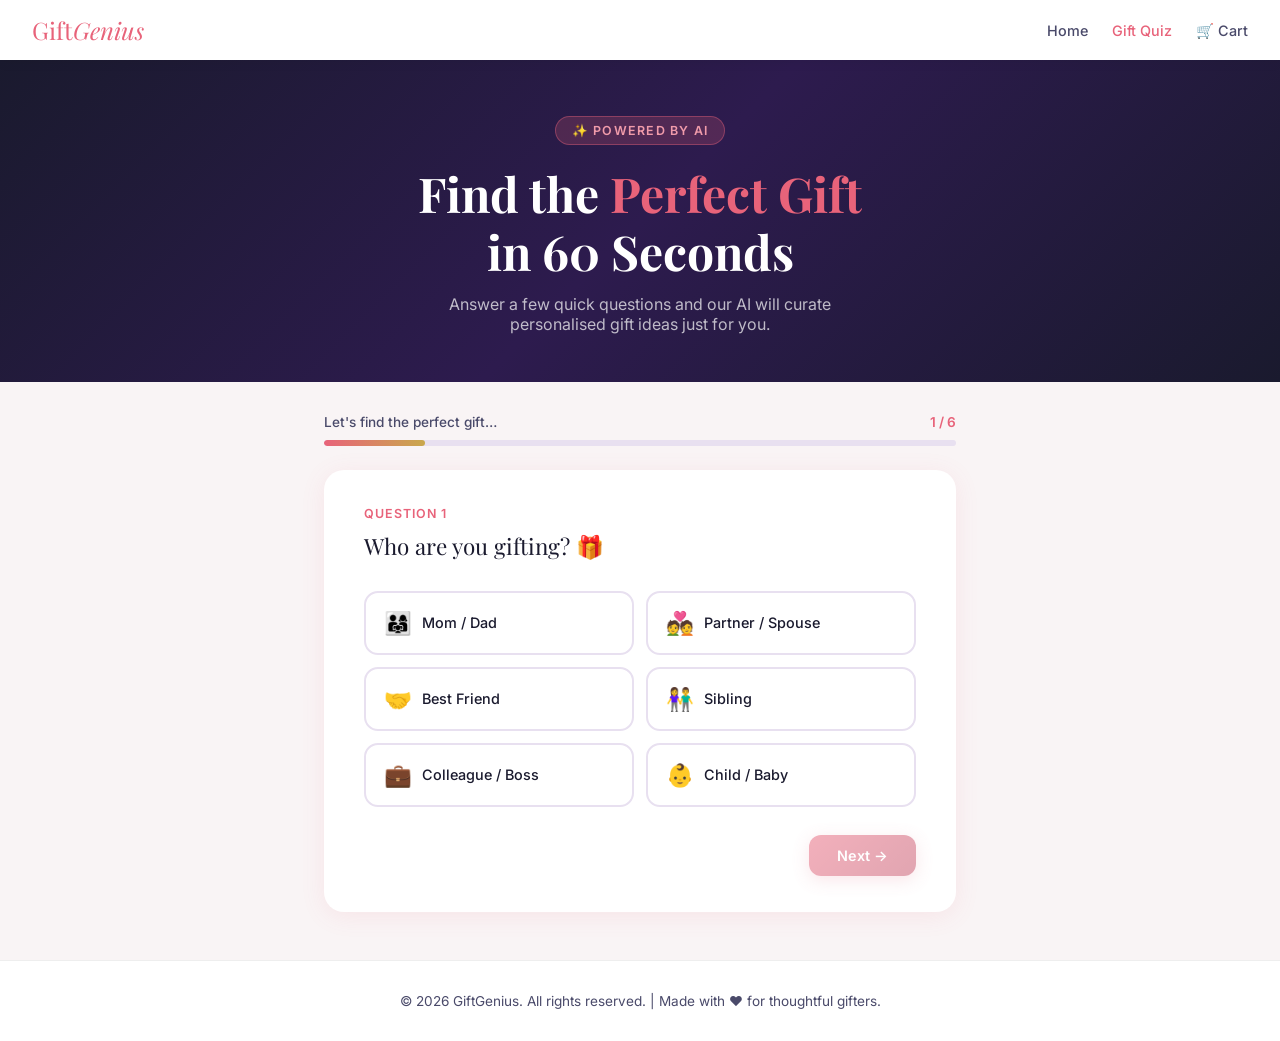
==== quiz.html @ 38d680e7 "Add files via upload" ====
<!DOCTYPE html>
<html lang="en">
<head>
  <meta charset="UTF-8" />
  <meta name="viewport" content="width=device-width, initial-scale=1.0"/>
  <title>AI Gift Quiz — GiftGenius</title>
  <link href="https://fonts.googleapis.com/css2?family=Playfair+Display:wght@500;700&family=Inter:wght@300;400;500;600&display=swap" rel="stylesheet"/>
  <style>
    :root {
      --rose: #e8637a;
      --rose-light: #fce8ec;
      --gold: #c9a84c;
      --dark: #1a1a2e;
      --mid: #4a4a6a;
      --light: #f9f4f5;
      --white: #ffffff;
      --shadow: 0 4px 24px rgba(232,99,122,0.10);
    }
    * { margin: 0; padding: 0; box-sizing: border-box; }
    body { font-family: 'Inter', sans-serif; background: var(--light); color: var(--dark); }

    /* NAV */
    nav {
      background: var(--white);
      padding: 14px 32px;
      display: flex;
      align-items: center;
      justify-content: space-between;
      box-shadow: 0 2px 12px rgba(0,0,0,0.06);
      position: sticky; top: 0; z-index: 100;
    }
    .nav-logo { font-family: 'Playfair Display', serif; font-size: 1.5rem; color: var(--rose); text-decoration: none; }
    .nav-links { display: flex; gap: 24px; list-style: none; }
    .nav-links a { text-decoration: none; color: var(--mid); font-size: 0.9rem; font-weight: 500; transition: color 0.2s; }
    .nav-links a:hover { color: var(--rose); }

    /* HERO */
    .hero {
      background: linear-gradient(135deg, #1a1a2e 0%, #2d1b4e 50%, #1a1a2e 100%);
      color: white;
      text-align: center;
      padding: 56px 24px 48px;
    }
    .hero-badge {
      display: inline-block;
      background: rgba(232,99,122,0.2);
      border: 1px solid rgba(232,99,122,0.4);
      color: #f09baa;
      font-size: 0.78rem;
      font-weight: 600;
      letter-spacing: 0.1em;
      text-transform: uppercase;
      padding: 6px 16px;
      border-radius: 20px;
      margin-bottom: 20px;
    }
    .hero h1 { font-family: 'Playfair Display', serif; font-size: clamp(2rem, 5vw, 3rem); line-height: 1.2; margin-bottom: 14px; }
    .hero h1 span { color: var(--rose); }
    .hero p { font-size: 1rem; color: rgba(255,255,255,0.7); max-width: 480px; margin: 0 auto; }

    /* PROGRESS BAR */
    .progress-wrap { max-width: 680px; margin: 0 auto; padding: 32px 24px 0; }
    .progress-header { display: flex; justify-content: space-between; align-items: center; margin-bottom: 10px; }
    .progress-label { font-size: 0.85rem; color: var(--mid); font-weight: 500; }
    .progress-step { font-size: 0.85rem; color: var(--rose); font-weight: 600; }
    .progress-bar { background: #e8e0f0; border-radius: 8px; height: 6px; overflow: hidden; }
    .progress-fill { height: 100%; background: linear-gradient(90deg, var(--rose), var(--gold)); border-radius: 8px; transition: width 0.4s ease; }

    /* QUIZ CONTAINER */
    .quiz-container { max-width: 680px; margin: 24px auto 48px; padding: 0 24px; }

    .question-card {
      background: var(--white);
      border-radius: 20px;
      padding: 36px 40px;
      box-shadow: var(--shadow);
      display: none;
      animation: fadeIn 0.35s ease;
    }
    .question-card.active { display: block; }
    @keyframes fadeIn { from { opacity: 0; transform: translateY(12px); } to { opacity: 1; transform: translateY(0); } }

    .q-number { font-size: 0.78rem; font-weight: 600; color: var(--rose); text-transform: uppercase; letter-spacing: 0.08em; margin-bottom: 10px; }
    .q-text { font-family: 'Playfair Display', serif; font-size: 1.4rem; color: var(--dark); margin-bottom: 28px; line-height: 1.4; }

    .options-grid { display: grid; grid-template-columns: 1fr 1fr; gap: 12px; }
    .option-btn {
      border: 2px solid #e8e0f0;
      background: var(--white);
      border-radius: 14px;
      padding: 16px 18px;
      text-align: left;
      cursor: pointer;
      font-family: 'Inter', sans-serif;
      font-size: 0.9rem;
      color: var(--dark);
      font-weight: 500;
      transition: all 0.2s;
      display: flex;
      align-items: center;
      gap: 10px;
    }
    .option-btn .opt-icon { font-size: 1.4rem; flex-shrink: 0; }
    .option-btn:hover { border-color: var(--rose); background: var(--rose-light); color: var(--rose); transform: translateY(-2px); }
    .option-btn.selected { border-color: var(--rose); background: var(--rose-light); color: var(--rose); }

    /* text input for budget / name */
    .text-input {
      width: 100%;
      padding: 14px 18px;
      border: 2px solid #e8e0f0;
      border-radius: 12px;
      font-family: 'Inter', sans-serif;
      font-size: 0.95rem;
      color: var(--dark);
      outline: none;
      transition: border-color 0.2s;
    }
    .text-input:focus { border-color: var(--rose); }

    .nav-btns { display: flex; gap: 12px; margin-top: 28px; justify-content: flex-end; }
    .btn-back {
      padding: 12px 24px;
      border: 2px solid #e8e0f0;
      background: white;
      border-radius: 12px;
      font-family: 'Inter', sans-serif;
      font-size: 0.9rem;
      font-weight: 600;
      color: var(--mid);
      cursor: pointer;
      transition: all 0.2s;
    }
    .btn-back:hover { border-color: var(--mid); }
    .btn-next {
      padding: 12px 28px;
      background: linear-gradient(135deg, var(--rose), #c44d65);
      border: none;
      border-radius: 12px;
      font-family: 'Inter', sans-serif;
      font-size: 0.9rem;
      font-weight: 600;
      color: white;
      cursor: pointer;
      transition: all 0.2s;
      box-shadow: 0 4px 16px rgba(232,99,122,0.3);
    }
    .btn-next:hover { transform: translateY(-2px); box-shadow: 0 6px 20px rgba(232,99,122,0.4); }
    .btn-next:disabled { opacity: 0.5; cursor: not-allowed; transform: none; }

    /* RESULT CARD */
    #result-section { display: none; }
    .result-header {
      text-align: center;
      padding: 36px 24px 24px;
      background: white;
      border-radius: 20px;
      box-shadow: var(--shadow);
      margin-bottom: 20px;
    }
    .result-header h2 { font-family: 'Playfair Display', serif; font-size: 1.8rem; color: var(--dark); margin-bottom: 8px; }
    .result-header p { color: var(--mid); font-size: 0.95rem; }

    .ai-response-box {
      background: white;
      border-radius: 20px;
      padding: 32px 36px;
      box-shadow: var(--shadow);
      position: relative;
    }
    .ai-badge {
      display: inline-flex;
      align-items: center;
      gap: 6px;
      background: linear-gradient(135deg, #1a1a2e, #2d1b4e);
      color: white;
      font-size: 0.75rem;
      font-weight: 600;
      padding: 5px 12px;
      border-radius: 20px;
      margin-bottom: 18px;
    }
    .ai-response-text {
      font-size: 0.95rem;
      color: var(--dark);
      line-height: 1.8;
      white-space: pre-wrap;
    }
    .typing-cursor { display: inline-block; width: 2px; height: 1em; background: var(--rose); margin-left: 2px; animation: blink 0.7s infinite; vertical-align: text-bottom; }
    @keyframes blink { 0%,100%{opacity:1} 50%{opacity:0} }

    .loading-dots { display: none; gap: 6px; justify-content: center; padding: 16px; }
    .loading-dots span {
      width: 10px; height: 10px; border-radius: 50%;
      background: var(--rose);
      animation: bounce 0.8s infinite;
    }
    .loading-dots span:nth-child(2) { animation-delay: 0.15s; }
    .loading-dots span:nth-child(3) { animation-delay: 0.3s; }
    @keyframes bounce { 0%,80%,100%{transform:scale(0.8);opacity:0.5} 40%{transform:scale(1.2);opacity:1} }

    .restart-btn {
      margin-top: 24px;
      width: 100%;
      padding: 14px;
      background: var(--rose-light);
      border: 2px solid var(--rose);
      color: var(--rose);
      border-radius: 12px;
      font-family: 'Inter', sans-serif;
      font-weight: 600;
      font-size: 0.95rem;
      cursor: pointer;
      transition: all 0.2s;
    }
    .restart-btn:hover { background: var(--rose); color: white; }

    .shop-btn {
      margin-top: 12px;
      width: 100%;
      padding: 14px;
      background: linear-gradient(135deg, var(--rose), #c44d65);
      border: none;
      color: white;
      border-radius: 12px;
      font-family: 'Inter', sans-serif;
      font-weight: 600;
      font-size: 0.95rem;
      cursor: pointer;
      transition: all 0.2s;
      box-shadow: 0 4px 16px rgba(232,99,122,0.3);
    }
    .shop-btn:hover { transform: translateY(-2px); }

    /* FOOTER */
    footer { text-align: center; padding: 32px 24px; color: var(--mid); font-size: 0.85rem; border-top: 1px solid #eee; background: white; }

    @media(max-width:580px){
      .question-card { padding: 24px 20px; }
      .options-grid { grid-template-columns: 1fr; }
      .ai-response-box { padding: 24px 20px; }
    }
  </style>
</head>
<body>

<nav>
  <a class="nav-logo" href="index.html">Gift<em>Genius</em></a>
  <ul class="nav-links">
    <li><a href="index.html">Home</a></li>
    <li><a href="quiz.html" style="color:var(--rose)">Gift Quiz</a></li>
    <li><a href="cart.html">🛒 Cart</a></li>
  </ul>
</nav>

<div class="hero">
  <div class="hero-badge">✨ Powered by AI</div>
  <h1>Find the <span>Perfect Gift</span><br>in 60 Seconds</h1>
  <p>Answer a few quick questions and our AI will curate personalised gift ideas just for you.</p>
</div>

<!-- PROGRESS -->
<div class="progress-wrap">
  <div class="progress-header">
    <span class="progress-label" id="progress-label">Let's find the perfect gift…</span>
    <span class="progress-step" id="step-counter">1 / 6</span>
  </div>
  <div class="progress-bar"><div class="progress-fill" id="progress-fill" style="width:16%"></div></div>
</div>

<!-- QUIZ -->
<div class="quiz-container">

  <!-- Q1 -->
  <div class="question-card active" id="q1">
    <div class="q-number">Question 1</div>
    <div class="q-text">Who are you gifting? 🎁</div>
    <div class="options-grid">
      <button class="option-btn" onclick="selectOption(this,'recipient','Mom / Dad')"><span class="opt-icon">👨‍👩‍👧</span> Mom / Dad</button>
      <button class="option-btn" onclick="selectOption(this,'recipient','Partner / Spouse')"><span class="opt-icon">💑</span> Partner / Spouse</button>
      <button class="option-btn" onclick="selectOption(this,'recipient','Best Friend')"><span class="opt-icon">🤝</span> Best Friend</button>
      <button class="option-btn" onclick="selectOption(this,'recipient','Sibling')"><span class="opt-icon">👫</span> Sibling</button>
      <button class="option-btn" onclick="selectOption(this,'recipient','Colleague / Boss')"><span class="opt-icon">💼</span> Colleague / Boss</button>
      <button class="option-btn" onclick="selectOption(this,'recipient','Child / Baby')"><span class="opt-icon">👶</span> Child / Baby</button>
    </div>
    <div class="nav-btns">
      <button class="btn-next" id="next1" onclick="nextQ(2)" disabled>Next →</button>
    </div>
  </div>

  <!-- Q2 -->
  <div class="question-card" id="q2">
    <div class="q-number">Question 2</div>
    <div class="q-text">What's the occasion? 🎉</div>
    <div class="options-grid">
      <button class="option-btn" onclick="selectOption(this,'occasion','Birthday')"><span class="opt-icon">🎂</span> Birthday</button>
      <button class="option-btn" onclick="selectOption(this,'occasion','Anniversary')"><span class="opt-icon">💍</span> Anniversary</button>
      <button class="option-btn" onclick="selectOption(this,'occasion','Festival / Diwali')"><span class="opt-icon">🪔</span> Festival / Diwali</button>
      <button class="option-btn" onclick="selectOption(this,'occasion','Wedding')"><span class="opt-icon">💒</span> Wedding</button>
      <button class="option-btn" onclick="selectOption(this,'occasion','Graduation')"><span class="opt-icon">🎓</span> Graduation</button>
      <button class="option-btn" onclick="selectOption(this,'occasion','Just Because')"><span class="opt-icon">💌</span> Just Because</button>
    </div>
    <div class="nav-btns">
      <button class="btn-back" onclick="prevQ(1)">← Back</button>
      <button class="btn-next" id="next2" onclick="nextQ(3)" disabled>Next →</button>
    </div>
  </div>

  <!-- Q3 -->
  <div class="question-card" id="q3">
    <div class="q-number">Question 3</div>
    <div class="q-text">What are their interests? 🌟</div>
    <div class="options-grid">
      <button class="option-btn" onclick="selectOption(this,'interest','Fashion & Style')"><span class="opt-icon">👗</span> Fashion & Style</button>
      <button class="option-btn" onclick="selectOption(this,'interest','Food & Cooking')"><span class="opt-icon">🍳</span> Food & Cooking</button>
      <button class="option-btn" onclick="selectOption(this,'interest','Travel & Adventure')"><span class="opt-icon">✈️</span> Travel & Adventure</button>
      <button class="option-btn" onclick="selectOption(this,'interest','Books & Learning')"><span class="opt-icon">📚</span> Books & Learning</button>
      <button class="option-btn" onclick="selectOption(this,'interest','Tech & Gadgets')"><span class="opt-icon">💻</span> Tech & Gadgets</button>
      <button class="option-btn" onclick="selectOption(this,'interest','Wellness & Self-Care')"><span class="opt-icon">🧘</span> Wellness & Self-Care</button>
    </div>
    <div class="nav-btns">
      <button class="btn-back" onclick="prevQ(2)">← Back</button>
      <button class="btn-next" id="next3" onclick="nextQ(4)" disabled>Next →</button>
    </div>
  </div>

  <!-- Q4 -->
  <div class="question-card" id="q4">
    <div class="q-number">Question 4</div>
    <div class="q-text">What's their vibe? ✨</div>
    <div class="options-grid">
      <button class="option-btn" onclick="selectOption(this,'vibe','Minimalist & Elegant')"><span class="opt-icon">🤍</span> Minimalist & Elegant</button>
      <button class="option-btn" onclick="selectOption(this,'vibe','Fun & Quirky')"><span class="opt-icon">🎨</span> Fun & Quirky</button>
      <button class="option-btn" onclick="selectOption(this,'vibe','Luxury & Premium')"><span class="opt-icon">💎</span> Luxury & Premium</button>
      <button class="option-btn" onclick="selectOption(this,'vibe','Eco-Friendly & Conscious')"><span class="opt-icon">🌿</span> Eco-Friendly & Conscious</button>
    </div>
    <div class="nav-btns">
      <button class="btn-back" onclick="prevQ(3)">← Back</button>
      <button class="btn-next" id="next4" onclick="nextQ(5)" disabled>Next →</button>
    </div>
  </div>

  <!-- Q5 -->
  <div class="question-card" id="q5">
    <div class="q-number">Question 5</div>
    <div class="q-text">What's your budget? 💰</div>
    <div class="options-grid">
      <button class="option-btn" onclick="selectOption(this,'budget','Under ₹500')"><span class="opt-icon">🪙</span> Under ₹500</button>
      <button class="option-btn" onclick="selectOption(this,'budget','₹500 – ₹1,500')"><span class="opt-icon">💵</span> ₹500 – ₹1,500</button>
      <button class="option-btn" onclick="selectOption(this,'budget','₹1,500 – ₹5,000')"><span class="opt-icon">💳</span> ₹1,500 – ₹5,000</button>
      <button class="option-btn" onclick="selectOption(this,'budget','₹5,000+')"><span class="opt-icon">💎</span> ₹5,000+</button>
    </div>
    <div class="nav-btns">
      <button class="btn-back" onclick="prevQ(4)">← Back</button>
      <button class="btn-next" id="next5" onclick="nextQ(6)" disabled>Next →</button>
    </div>
  </div>

  <!-- Q6 -->
  <div class="question-card" id="q6">
    <div class="q-number">Question 6</div>
    <div class="q-text">Any extra details? (optional) 💬</div>
    <textarea class="text-input" id="extra-details" rows="4" placeholder="e.g. She loves coffee, hates jewellery, recently started yoga…" oninput="answers.extra=this.value"></textarea>
    <div class="nav-btns">
      <button class="btn-back" onclick="prevQ(5)">← Back</button>
      <button class="btn-next" onclick="getAIRecommendation()">✨ Get Gift Ideas</button>
    </div>
  </div>

  <!-- RESULT -->
  <div id="result-section">
    <div class="result-header">
      <div style="font-size:2.5rem;margin-bottom:12px">🎁</div>
      <h2>Your Personalised Gift Ideas</h2>
      <p>Curated by AI especially for your loved one</p>
    </div>

    <div class="ai-response-box">
      <div class="ai-badge">✦ AI Recommendations</div>
      <div class="loading-dots" id="loading-dots">
        <span></span><span></span><span></span>
      </div>
      <div class="ai-response-text" id="ai-response-text"></div>
    </div>

    <button class="shop-btn" onclick="window.location.href='index.html#products'">🛍️ Shop These Gifts →</button>
    <button class="restart-btn" onclick="restartQuiz()">↺ Take Quiz Again</button>
  </div>

</div>

<footer>© 2026 GiftGenius. All rights reserved. | Made with ❤️ for thoughtful gifters.</footer>

<script>
  const answers = { recipient:'', occasion:'', interest:'', vibe:'', budget:'', extra:'' };
  const totalQ = 6;

  function selectOption(el, key, value) {
    answers[key] = value;
    // deselect siblings
    el.closest('.options-grid').querySelectorAll('.option-btn').forEach(b => b.classList.remove('selected'));
    el.classList.add('selected');
    // enable next button for this question
    const qNum = el.closest('.question-card').id.replace('q','');
    const nextBtn = document.getElementById('next'+qNum);
    if(nextBtn) nextBtn.disabled = false;
  }

  function nextQ(num) {
    document.querySelector('.question-card.active').classList.remove('active');
    document.getElementById('q'+num).classList.add('active');
    updateProgress(num);
  }

  function prevQ(num) {
    document.querySelector('.question-card.active').classList.remove('active');
    document.getElementById('q'+num).classList.add('active');
    updateProgress(num);
  }

  function updateProgress(num) {
    const pct = Math.round((num / totalQ) * 100);
    document.getElementById('progress-fill').style.width = pct + '%';
    document.getElementById('step-counter').textContent = num + ' / ' + totalQ;
    const labels = ['','Who are you gifting?','What occasion?','Their interests?','Their vibe?','Your budget?','Any extra details?'];
    document.getElementById('progress-label').textContent = labels[num] || '';
  }

  async function getAIRecommendation() {
    // hide all quiz, show result
    document.querySelector('.question-card.active').classList.remove('active');
    const resultSec = document.getElementById('result-section');
    resultSec.style.display = 'block';
    document.getElementById('progress-fill').style.width = '100%';
    document.getElementById('step-counter').textContent = '✓ Done';
    document.getElementById('progress-label').textContent = 'Generating your gift ideas…';

    const loadingDots = document.getElementById('loading-dots');
    const responseText = document.getElementById('ai-response-text');
    loadingDots.style.display = 'flex';
    responseText.textContent = '';

    const prompt = `You are GiftGenius, a warm and creative gift advisor for India.

A user has completed our gift quiz. Based on the details below, suggest 5 specific, thoughtful, and creative gift ideas. For each gift:
- Give it a name with emoji
- Short why it's perfect (1-2 lines)
- Estimated price in ₹ (within budget: ${answers.budget})

Quiz answers:
- Recipient: ${answers.recipient}
- Occasion: ${answers.occasion}
- Their interest: ${answers.interest}
- Their vibe: ${answers.vibe}
- Budget: ${answers.budget}
- Extra details: ${answers.extra || 'None provided'}

Format each gift like:
🎁 [Gift Name] — ₹[price]
[Why it's perfect]

End with a warm 1-line closing message.`;

    try {
      const response = await fetch('https://api.anthropic.com/v1/messages', {
        method: 'POST',
        headers: { 'Content-Type': 'application/json' },
        body: JSON.stringify({
          model: 'claude-sonnet-4-6',
          max_tokens: 1000,
          messages: [{ role: 'user', content: prompt }]
        })
      });

      const data = await response.json();
      loadingDots.style.display = 'none';

      if (data.content && data.content[0]) {
        const text = data.content[0].text;
        // Typewriter effect
        let i = 0;
        responseText.innerHTML = '<span class="typing-cursor"></span>';
        function typeNext() {
          if (i < text.length) {
            responseText.textContent = text.slice(0, i+1);
            i++;
            setTimeout(typeNext, 18);
          }
        }
        typeNext();
      } else {
        responseText.textContent = '⚠️ Could not get recommendations. Please try again.';
      }
    } catch(err) {
      loadingDots.style.display = 'none';
      responseText.textContent = '⚠️ Network error. Please check your connection and try again.';
    }
  }

  function restartQuiz() {
    Object.keys(answers).forEach(k => answers[k] = '');
    document.querySelectorAll('.option-btn').forEach(b => b.classList.remove('selected'));
    document.querySelectorAll('.btn-next[id]').forEach(b => b.disabled = true);
    document.getElementById('extra-details').value = '';
    document.getElementById('result-section').style.display = 'none';
    document.getElementById('q1').classList.add('active');
    updateProgress(1);
  }
</script>
</body>
</html>
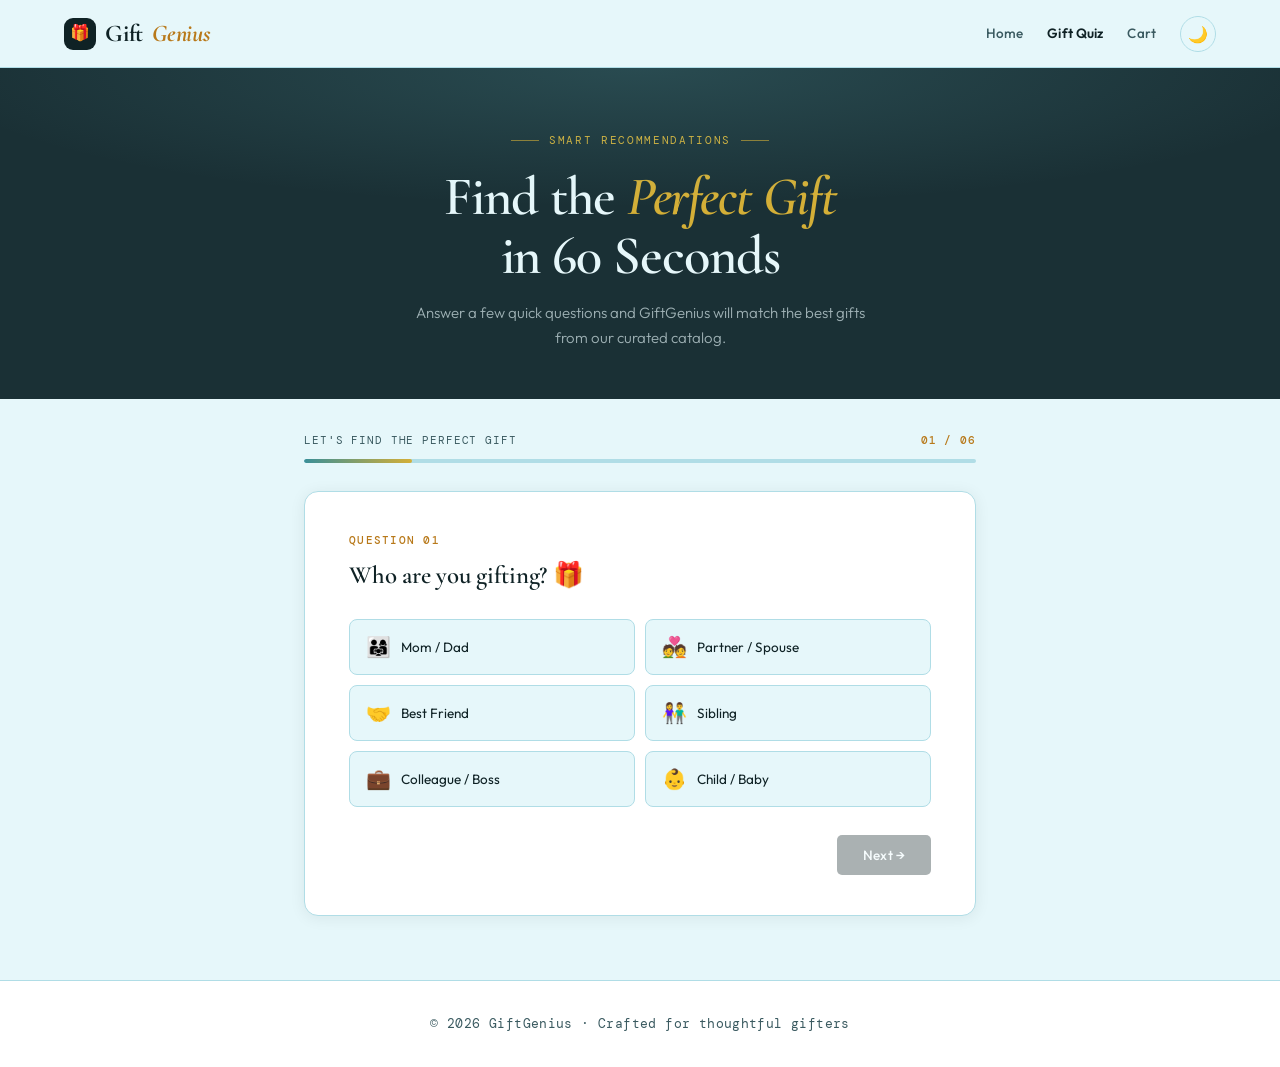
==== commit 28f6bcaa: "Update quiz.html" ====
--- a/quiz.html
+++ b/quiz.html
@@ -1,304 +1,575 @@
 <!DOCTYPE html>
-<html lang="en">
+<html lang="en" data-theme="light">
 <head>
-  <meta charset="UTF-8" />
+  <meta charset="UTF-8"/>
   <meta name="viewport" content="width=device-width, initial-scale=1.0"/>
   <title>AI Gift Quiz — GiftGenius</title>
-  <link href="https://fonts.googleapis.com/css2?family=Playfair+Display:wght@500;700&family=Inter:wght@300;400;500;600&display=swap" rel="stylesheet"/>
+  <link href="https://fonts.googleapis.com/css2?family=Cormorant+Garamond:ital,wght@0,400;0,600;0,700;1,400;1,600&family=Outfit:wght@300;400;500;600&family=DM+Mono:wght@400;500&display=swap" rel="stylesheet"/>
   <style>
+    /* ── Design tokens — exact copy from homepage styles.css ── */
     :root {
-      --rose: #e8637a;
-      --rose-light: #fce8ec;
-      --gold: #c9a84c;
-      --dark: #1a1a2e;
-      --mid: #4a4a6a;
-      --light: #f9f4f5;
-      --white: #ffffff;
-      --shadow: 0 4px 24px rgba(232,99,122,0.10);
-    }
-    * { margin: 0; padding: 0; box-sizing: border-box; }
-    body { font-family: 'Inter', sans-serif; background: var(--light); color: var(--dark); }
-
-    /* NAV */
-    nav {
-      background: var(--white);
-      padding: 14px 32px;
-      display: flex;
-      align-items: center;
-      justify-content: space-between;
-      box-shadow: 0 2px 12px rgba(0,0,0,0.06);
-      position: sticky; top: 0; z-index: 100;
-    }
-    .nav-logo { font-family: 'Playfair Display', serif; font-size: 1.5rem; color: var(--rose); text-decoration: none; }
-    .nav-links { display: flex; gap: 24px; list-style: none; }
-    .nav-links a { text-decoration: none; color: var(--mid); font-size: 0.9rem; font-weight: 500; transition: color 0.2s; }
-    .nav-links a:hover { color: var(--rose); }
-
-    /* HERO */
-    .hero {
-      background: linear-gradient(135deg, #1a1a2e 0%, #2d1b4e 50%, #1a1a2e 100%);
-      color: white;
+      --cream:       #E6F7FA;
+      --cream-dark:  #D0EFF5;
+      --parchment:   #C5E8F0;
+      --gold:        #B8791A;
+      --gold-light:  #D4AF37;
+      --gold-pale:   #FDF5E8;
+      --gold-dim:    rgba(212,175,55,0.12);
+      --ink:         #0F2225;
+      --charcoal:    #1A3035;
+      --warm-mid:    #3A5A60;
+      --warm-light:  #6A8A90;
+      --border:      rgba(110,198,207,0.35);
+      --border-soft: #B0DDE6;
+      --white:       #FFFFFF;
+      --danger:      #B83232;
+      --success:     #1A7A5E;
+      --teal:        #6EC6CF;
+      --teal-dark:   #3A8F98;
+      --teal-pale:   rgba(110,198,207,0.12);
+      --orange-acc:  #FFA726;
+      --font-serif:  'Cormorant Garamond', Georgia, serif;
+      --font-sans:   'Outfit', sans-serif;
+      --font-mono:   'DM Mono', monospace;
+      --radius:      14px;
+      --radius-sm:   8px;
+      --radius-xs:   5px;
+      --shadow-sm:   0 2px 16px rgba(26,22,18,0.07);
+      --shadow-md:   0 8px 36px rgba(26,22,18,0.12);
+      --trans:       0.28s cubic-bezier(.4,0,.2,1);
+      --bg:          var(--cream);
+      --surface:     var(--white);
+      --text:        var(--ink);
+      --text-muted:  var(--warm-mid);
+      --header-bg:   rgba(230,247,250,0.95);
+    }
+    [data-theme="dark"] {
+      --bg:          #0F1A1C;
+      --cream:       #e6f7fa;
+      --cream-dark:  #162428;
+      --parchment:   #1E2A2D;
+      --surface:     #1E2A2D;
+      --white:       #1E2A2D;
+      --text:        #F5F5F5;
+      --ink:         #F5F5F5;
+      --text-muted:  #8AABB0;
+      --warm-mid:    #8AABB0;
+      --charcoal:    #243035;
+      --border-soft: #263840;
+      --border:      rgba(110,198,207,0.25);
+      --gold-pale:   rgba(212,175,55,0.1);
+      --teal:        #4FB3BF;
+      --teal-pale:   rgba(79,179,191,0.12);
+      --header-bg:   rgba(15,26,28,0.97);
+      --shadow-sm:   0 2px 16px rgba(0,0,0,0.4);
+      --shadow-md:   0 8px 36px rgba(0,0,0,0.5);
+    }
+
+    *, *::before, *::after { box-sizing: border-box; margin: 0; padding: 0; }
+    html { scroll-behavior: smooth; }
+    body { font-family: var(--font-sans); background: var(--bg); color: var(--text); font-size: 15px; line-height: 1.65; transition: background 0.3s, color 0.3s; }
+    img { display: block; max-width: 100%; }
+    ul { list-style: none; }
+    button { font-family: var(--font-sans); cursor: pointer; }
+
+    /* ── HEADER — matches homepage exactly ── */
+    .site-header {
+      position: sticky; top: 0; z-index: 200;
+      background: var(--header-bg);
+      backdrop-filter: blur(16px);
+      border-bottom: 1px solid var(--border-soft);
+      padding: 0 5%;
+      height: 68px;
+      display: flex; align-items: center; justify-content: space-between; gap: 16px;
+      transition: background 0.3s;
+    }
+    .logo {
+      font-family: var(--font-serif);
+      font-size: 24px; font-weight: 700;
+      color: var(--text); text-decoration: none;
+      display: flex; align-items: center; gap: 9px;
+      letter-spacing: -0.01em;
+    }
+    .logo-mark {
+      width: 32px; height: 32px;
+      background: var(--ink); border-radius: 9px;
+      display: flex; align-items: center; justify-content: center;
+      font-size: 16px;
+    }
+    [data-theme="dark"] .logo-mark { background: var(--parchment); }
+    .logo em { font-style: italic; color: var(--gold); }
+    .header-nav { display: flex; align-items: center; gap: 24px; }
+    .header-nav a {
+      font-size: 13.5px; font-weight: 500;
+      color: var(--text-muted); text-decoration: none;
+      letter-spacing: 0.01em;
+      transition: color var(--trans);
+    }
+    .header-nav a:hover { color: var(--gold); }
+    .header-nav a.active { color: var(--text); font-weight: 600; }
+    .theme-btn {
+      width: 36px; height: 36px; border-radius: 50%;
+      border: 1.5px solid var(--border-soft);
+      background: transparent; font-size: 16px;
+      display: flex; align-items: center; justify-content: center;
+      transition: var(--trans); color: var(--text);
+    }
+    .theme-btn:hover { border-color: var(--gold); background: var(--gold-dim); }
+
+    /* ── PAGE HERO — matches homepage eyebrow pattern ── */
+    .quiz-hero {
+      background: var(--charcoal);
+      padding: 56px 5% 48px;
       text-align: center;
-      padding: 56px 24px 48px;
-    }
-    .hero-badge {
-      display: inline-block;
-      background: rgba(232,99,122,0.2);
-      border: 1px solid rgba(232,99,122,0.4);
-      color: #f09baa;
-      font-size: 0.78rem;
-      font-weight: 600;
-      letter-spacing: 0.1em;
-      text-transform: uppercase;
-      padding: 6px 16px;
-      border-radius: 20px;
-      margin-bottom: 20px;
-    }
-    .hero h1 { font-family: 'Playfair Display', serif; font-size: clamp(2rem, 5vw, 3rem); line-height: 1.2; margin-bottom: 14px; }
-    .hero h1 span { color: var(--rose); }
-    .hero p { font-size: 1rem; color: rgba(255,255,255,0.7); max-width: 480px; margin: 0 auto; }
-
-    /* PROGRESS BAR */
-    .progress-wrap { max-width: 680px; margin: 0 auto; padding: 32px 24px 0; }
-    .progress-header { display: flex; justify-content: space-between; align-items: center; margin-bottom: 10px; }
-    .progress-label { font-size: 0.85rem; color: var(--mid); font-weight: 500; }
-    .progress-step { font-size: 0.85rem; color: var(--rose); font-weight: 600; }
-    .progress-bar { background: #e8e0f0; border-radius: 8px; height: 6px; overflow: hidden; }
-    .progress-fill { height: 100%; background: linear-gradient(90deg, var(--rose), var(--gold)); border-radius: 8px; transition: width 0.4s ease; }
-
-    /* QUIZ CONTAINER */
-    .quiz-container { max-width: 680px; margin: 24px auto 48px; padding: 0 24px; }
+      position: relative;
+      overflow: hidden;
+    }
+    .quiz-hero::before {
+      content: '';
+      position: absolute; inset: 0;
+      background: radial-gradient(ellipse 80% 60% at 50% 0%, rgba(110,198,207,0.18) 0%, transparent 70%);
+      pointer-events: none;
+    }
+    .quiz-eyebrow {
+      display: inline-flex; align-items: center; gap: 10px;
+      font-family: var(--font-mono);
+      font-size: 11px; letter-spacing: 0.15em;
+      color: var(--gold-light); text-transform: uppercase;
+      margin-bottom: 18px;
+    }
+    .eyebrow-line { width: 28px; height: 1px; background: var(--gold-light); opacity: 0.6; }
+    .quiz-hero h1 {
+      font-family: var(--font-serif);
+      font-size: clamp(2.2rem, 5vw, 3.4rem);
+      font-weight: 600; line-height: 1.1;
+      letter-spacing: -0.02em;
+      color: var(--cream); margin-bottom: 14px;
+    }
+    .quiz-hero h1 em { font-style: italic; color: var(--gold-light); }
+    .quiz-hero p {
+      font-size: 15px; color: rgba(230,247,250,0.65);
+      max-width: 460px; margin: 0 auto;
+      font-weight: 300;
+    }
+
+    /* ── PROGRESS ── */
+    .progress-wrap {
+      max-width: 720px; margin: 0 auto;
+      padding: 32px 24px 0;
+    }
+    .progress-header {
+      display: flex; justify-content: space-between; align-items: center;
+      margin-bottom: 10px;
+    }
+    .progress-label {
+      font-family: var(--font-mono);
+      font-size: 11px; letter-spacing: 0.08em;
+      text-transform: uppercase; color: var(--text-muted);
+    }
+    .progress-step {
+      font-family: var(--font-mono);
+      font-size: 11px; letter-spacing: 0.08em;
+      color: var(--gold); font-weight: 500;
+    }
+    .progress-bar {
+      background: var(--border-soft);
+      border-radius: 99px; height: 4px; overflow: hidden;
+    }
+    .progress-fill {
+      height: 100%;
+      background: linear-gradient(90deg, var(--teal-dark), var(--gold-light));
+      border-radius: 99px;
+      transition: width 0.4s var(--trans);
+    }
+
+    /* ── QUIZ CONTAINER ── */
+    .quiz-container { max-width: 720px; margin: 28px auto 64px; padding: 0 24px; }
 
     .question-card {
-      background: var(--white);
-      border-radius: 20px;
-      padding: 36px 40px;
-      box-shadow: var(--shadow);
+      background: var(--surface);
+      border: 1px solid var(--border-soft);
+      border-radius: var(--radius);
+      padding: 40px 44px;
+      box-shadow: var(--shadow-sm);
       display: none;
-      animation: fadeIn 0.35s ease;
+      animation: qFadeIn 0.32s ease;
     }
     .question-card.active { display: block; }
-    @keyframes fadeIn { from { opacity: 0; transform: translateY(12px); } to { opacity: 1; transform: translateY(0); } }
-
-    .q-number { font-size: 0.78rem; font-weight: 600; color: var(--rose); text-transform: uppercase; letter-spacing: 0.08em; margin-bottom: 10px; }
-    .q-text { font-family: 'Playfair Display', serif; font-size: 1.4rem; color: var(--dark); margin-bottom: 28px; line-height: 1.4; }
-
-    .options-grid { display: grid; grid-template-columns: 1fr 1fr; gap: 12px; }
+    @keyframes qFadeIn { from { opacity:0; transform:translateY(10px); } to { opacity:1; transform:translateY(0); } }
+
+    .q-number {
+      font-family: var(--font-mono);
+      font-size: 10.5px; font-weight: 500;
+      letter-spacing: 0.12em; text-transform: uppercase;
+      color: var(--gold); margin-bottom: 10px;
+    }
+    .q-text {
+      font-family: var(--font-serif);
+      font-size: 1.55rem; font-weight: 600;
+      letter-spacing: -0.01em;
+      color: var(--text); margin-bottom: 28px; line-height: 1.3;
+    }
+
+    /* ── OPTION BUTTONS ── */
+    .options-grid { display: grid; grid-template-columns: 1fr 1fr; gap: 10px; }
     .option-btn {
-      border: 2px solid #e8e0f0;
-      background: var(--white);
-      border-radius: 14px;
-      padding: 16px 18px;
-      text-align: left;
-      cursor: pointer;
-      font-family: 'Inter', sans-serif;
-      font-size: 0.9rem;
-      color: var(--dark);
+      border: 1.5px solid var(--border-soft);
+      background: var(--bg);
+      border-radius: var(--radius-sm);
+      padding: 14px 16px;
+      text-align: left; cursor: pointer;
+      font-family: var(--font-sans);
+      font-size: 13.5px; color: var(--text);
+      font-weight: 400;
+      transition: all var(--trans);
+      display: flex; align-items: center; gap: 10px;
+      line-height: 1.3;
+    }
+    .opt-icon { font-size: 1.25rem; flex-shrink: 0; }
+    .option-btn:hover {
+      border-color: var(--teal);
+      background: var(--teal-pale);
+      color: var(--teal-dark);
+      transform: translateY(-2px);
+      box-shadow: var(--shadow-sm);
+    }
+    [data-theme="dark"] .option-btn:hover { color: var(--teal); }
+    .option-btn.selected {
+      border-color: var(--gold);
+      background: var(--gold-dim);
+      color: var(--gold);
       font-weight: 500;
-      transition: all 0.2s;
-      display: flex;
-      align-items: center;
-      gap: 10px;
-    }
-    .option-btn .opt-icon { font-size: 1.4rem; flex-shrink: 0; }
-    .option-btn:hover { border-color: var(--rose); background: var(--rose-light); color: var(--rose); transform: translateY(-2px); }
-    .option-btn.selected { border-color: var(--rose); background: var(--rose-light); color: var(--rose); }
-
-    /* text input for budget / name */
+      box-shadow: 0 0 0 1px var(--gold);
+    }
+    [data-theme="dark"] .option-btn.selected { color: var(--gold-light); }
+
+    /* ── TEXTAREA ── */
     .text-input {
       width: 100%;
       padding: 14px 18px;
-      border: 2px solid #e8e0f0;
-      border-radius: 12px;
-      font-family: 'Inter', sans-serif;
-      font-size: 0.95rem;
-      color: var(--dark);
-      outline: none;
-      transition: border-color 0.2s;
-    }
-    .text-input:focus { border-color: var(--rose); }
-
-    .nav-btns { display: flex; gap: 12px; margin-top: 28px; justify-content: flex-end; }
+      border: 1.5px solid var(--border-soft);
+      border-radius: var(--radius-sm);
+      background: var(--bg);
+      font-family: var(--font-sans);
+      font-size: 14px; color: var(--text);
+      outline: none; resize: vertical;
+      transition: border-color var(--trans);
+      line-height: 1.6;
+    }
+    .text-input:focus { border-color: var(--teal); }
+    .text-input::placeholder { color: var(--text-muted); }
+
+    /* ── NAV BUTTONS ── */
+    .nav-btns { display: flex; gap: 10px; margin-top: 28px; justify-content: flex-end; }
     .btn-back {
-      padding: 12px 24px;
-      border: 2px solid #e8e0f0;
-      background: white;
-      border-radius: 12px;
-      font-family: 'Inter', sans-serif;
-      font-size: 0.9rem;
-      font-weight: 600;
-      color: var(--mid);
+      padding: 11px 22px;
+      border: 1.5px solid var(--border-soft);
+      background: transparent;
+      border-radius: var(--radius-xs);
+      font-size: 13.5px; font-weight: 500;
+      color: var(--text-muted); cursor: pointer;
+      transition: all var(--trans);
+    }
+    .btn-back:hover { border-color: var(--text-muted); color: var(--text); }
+    .btn-next {
+      padding: 11px 26px;
+      background: var(--ink);
+      color: var(--cream);
+      border: none;
+      border-radius: var(--radius-xs);
+      font-size: 13.5px; font-weight: 500;
+      letter-spacing: 0.01em;
       cursor: pointer;
-      transition: all 0.2s;
-    }
-    .btn-back:hover { border-color: var(--mid); }
-    .btn-next {
-      padding: 12px 28px;
-      background: linear-gradient(135deg, var(--rose), #c44d65);
-      border: none;
-      border-radius: 12px;
-      font-family: 'Inter', sans-serif;
-      font-size: 0.9rem;
-      font-weight: 600;
-      color: white;
-      cursor: pointer;
-      transition: all 0.2s;
-      box-shadow: 0 4px 16px rgba(232,99,122,0.3);
-    }
-    .btn-next:hover { transform: translateY(-2px); box-shadow: 0 6px 20px rgba(232,99,122,0.4); }
-    .btn-next:disabled { opacity: 0.5; cursor: not-allowed; transform: none; }
-
-    /* RESULT CARD */
+      transition: all var(--trans);
+    }
+    .btn-next:hover {
+      background: var(--gold);
+      color: var(--ink);
+      transform: translateY(-2px);
+      box-shadow: 0 8px 24px rgba(184,121,26,0.3);
+    }
+    .btn-next:disabled {
+      opacity: 0.35; cursor: not-allowed;
+      transform: none; box-shadow: none;
+      background: var(--ink);
+      color: var(--cream);
+    }
+
+    /* ── RESULT SECTION ── */
     #result-section { display: none; }
+
     .result-header {
       text-align: center;
       padding: 36px 24px 24px;
-      background: white;
-      border-radius: 20px;
-      box-shadow: var(--shadow);
+      background: var(--surface);
+      border: 1px solid var(--border-soft);
+      border-radius: var(--radius);
+      box-shadow: var(--shadow-sm);
       margin-bottom: 20px;
     }
-    .result-header h2 { font-family: 'Playfair Display', serif; font-size: 1.8rem; color: var(--dark); margin-bottom: 8px; }
-    .result-header p { color: var(--mid); font-size: 0.95rem; }
-
-    .ai-response-box {
-      background: white;
-      border-radius: 20px;
-      padding: 32px 36px;
-      box-shadow: var(--shadow);
-      position: relative;
-    }
-    .ai-badge {
-      display: inline-flex;
-      align-items: center;
-      gap: 6px;
-      background: linear-gradient(135deg, #1a1a2e, #2d1b4e);
-      color: white;
-      font-size: 0.75rem;
-      font-weight: 600;
-      padding: 5px 12px;
-      border-radius: 20px;
-      margin-bottom: 18px;
-    }
-    .ai-response-text {
-      font-size: 0.95rem;
-      color: var(--dark);
-      line-height: 1.8;
-      white-space: pre-wrap;
-    }
-    .typing-cursor { display: inline-block; width: 2px; height: 1em; background: var(--rose); margin-left: 2px; animation: blink 0.7s infinite; vertical-align: text-bottom; }
-    @keyframes blink { 0%,100%{opacity:1} 50%{opacity:0} }
-
-    .loading-dots { display: none; gap: 6px; justify-content: center; padding: 16px; }
-    .loading-dots span {
+    .result-header h2 {
+      font-family: var(--font-serif);
+      font-size: 1.9rem; font-weight: 600;
+      letter-spacing: -0.02em;
+      color: var(--text); margin-bottom: 8px;
+    }
+    .result-header p { color: var(--text-muted); font-size: 14px; }
+    .result-header p strong { color: var(--teal-dark); font-weight: 600; }
+    [data-theme="dark"] .result-header p strong { color: var(--teal); }
+
+    /* thinking state */
+    .thinking-box {
+      background: var(--surface);
+      border: 1px solid var(--border-soft);
+      border-radius: var(--radius);
+      padding: 40px 24px;
+      box-shadow: var(--shadow-sm);
+      text-align: center; margin-bottom: 20px;
+    }
+    .thinking-dots { display: flex; gap: 8px; justify-content: center; margin-bottom: 16px; }
+    .thinking-dots span {
       width: 10px; height: 10px; border-radius: 50%;
-      background: var(--rose);
-      animation: bounce 0.8s infinite;
-    }
-    .loading-dots span:nth-child(2) { animation-delay: 0.15s; }
-    .loading-dots span:nth-child(3) { animation-delay: 0.3s; }
-    @keyframes bounce { 0%,80%,100%{transform:scale(0.8);opacity:0.5} 40%{transform:scale(1.2);opacity:1} }
-
+      background: var(--teal);
+      animation: qdot 0.8s infinite;
+    }
+    .thinking-dots span:nth-child(2) { animation-delay: 0.15s; background: var(--gold-light); }
+    .thinking-dots span:nth-child(3) { animation-delay: 0.3s; }
+    @keyframes qdot { 0%,80%,100%{transform:scale(0.75);opacity:0.4} 40%{transform:scale(1.2);opacity:1} }
+    .thinking-box p { color: var(--text-muted); font-size: 14px; font-family: var(--font-mono); letter-spacing: 0.06em; }
+
+    /* ── RESULT CARDS GRID ── */
+    .results-grid {
+      display: grid;
+      grid-template-columns: 1fr 1fr;
+      gap: 14px; margin-bottom: 20px;
+    }
+    @media(max-width:540px){ .results-grid { grid-template-columns: 1fr; } }
+
+    .result-pcard {
+      background: var(--surface);
+      border: 1.5px solid var(--border-soft);
+      border-radius: var(--radius);
+      overflow: hidden;
+      box-shadow: var(--shadow-sm);
+      display: flex; flex-direction: column;
+      transition: transform var(--trans), box-shadow var(--trans), border-color var(--trans);
+      animation: qFadeIn 0.4s ease both;
+    }
+    .result-pcard:hover {
+      transform: translateY(-3px);
+      box-shadow: var(--shadow-md);
+      border-color: var(--teal);
+    }
+    [data-theme="dark"] .result-pcard:hover { border-color: var(--teal); }
+    .result-pcard:nth-child(1){ animation-delay:0.05s; }
+    .result-pcard:nth-child(2){ animation-delay:0.12s; }
+    .result-pcard:nth-child(3){ animation-delay:0.20s; }
+    .result-pcard:nth-child(4){ animation-delay:0.28s; }
+
+    .rpc-img-wrap { position: relative; }
+    .rpc-img {
+      width: 100%; height: 150px;
+      object-fit: cover; display: block;
+      background: var(--cream-dark);
+    }
+    .rpc-discount {
+      position: absolute; top: 10px; left: 10px;
+      background: linear-gradient(135deg, var(--gold), var(--gold-light));
+      color: var(--ink);
+      font-family: var(--font-mono);
+      font-size: 9.5px; font-weight: 500;
+      padding: 3px 9px; border-radius: 20px;
+    }
+    [data-theme="dark"] .rpc-discount { color: #0F1A1C; }
+
+    .rpc-body { padding: 13px 14px 14px; display: flex; flex-direction: column; flex: 1; }
+    .rpc-cat {
+      font-family: var(--font-mono);
+      font-size: 9.5px; font-weight: 500;
+      text-transform: uppercase; letter-spacing: 0.1em;
+      color: var(--teal-dark); margin-bottom: 4px;
+    }
+    [data-theme="dark"] .rpc-cat { color: var(--teal); }
+    .rpc-name {
+      font-family: var(--font-serif);
+      font-size: 1rem; font-weight: 600;
+      color: var(--text); margin-bottom: 5px; line-height: 1.3;
+    }
+    .rpc-desc {
+      font-size: 12px; color: var(--text-muted);
+      line-height: 1.5; margin-bottom: 8px;
+      display: -webkit-box;
+      -webkit-line-clamp: 2; -webkit-box-orient: vertical; overflow: hidden;
+      flex: 1;
+    }
+    .rpc-reason {
+      display: inline-flex; align-items: center; gap: 4px;
+      font-family: var(--font-mono);
+      font-size: 9px; font-weight: 500;
+      text-transform: uppercase; letter-spacing: 0.06em;
+      color: var(--teal-dark);
+      background: var(--teal-pale);
+      border: 1px solid rgba(110,198,207,0.25);
+      padding: 3px 9px; border-radius: 20px;
+      margin-bottom: 10px; width: fit-content;
+    }
+    [data-theme="dark"] .rpc-reason { color: var(--teal); background: rgba(79,179,191,0.12); }
+    .rpc-foot { display: flex; align-items: center; justify-content: space-between; gap: 8px; margin-top: auto; }
+    .rpc-prices { display: flex; flex-direction: column; }
+    .rpc-og { font-size: 11px; color: var(--text-muted); text-decoration: line-through; font-family: var(--font-mono); }
+    .rpc-now { font-family: var(--font-serif); font-size: 1.15rem; font-weight: 700; color: var(--text); }
+    .rpc-add {
+      padding: 8px 14px;
+      background: var(--ink); color: var(--cream);
+      border: none; border-radius: var(--radius-xs);
+      font-size: 12.5px; font-weight: 500;
+      cursor: pointer; white-space: nowrap;
+      transition: all var(--trans); flex-shrink: 0;
+    }
+    .rpc-add:hover {
+      background: var(--gold); color: var(--ink);
+      transform: scale(1.04);
+      box-shadow: 0 4px 14px rgba(184,121,26,0.3);
+    }
+    [data-theme="dark"] .rpc-add { background: var(--teal-dark); }
+    [data-theme="dark"] .rpc-add:hover { background: var(--gold-light); color: #0F1A1C; }
+    .rpc-add:disabled {
+      background: var(--border-soft); color: var(--text-muted);
+      cursor: default; transform: none; box-shadow: none;
+    }
+
+    /* no results */
+    .no-results-box {
+      background: var(--surface); border: 1px solid var(--border-soft);
+      border-radius: var(--radius); padding: 36px;
+      text-align: center; box-shadow: var(--shadow-sm); margin-bottom: 20px;
+    }
+    .no-results-box h3 { font-family: var(--font-serif); font-size: 1.3rem; margin-bottom: 8px; color: var(--text); }
+    .no-results-box p { color: var(--text-muted); font-size: 13.5px; }
+
+    /* action buttons */
+    .result-actions { display: flex; flex-direction: column; gap: 10px; }
+    .shop-btn {
+      width: 100%; padding: 14px;
+      background: var(--ink); color: var(--cream);
+      border: none; border-radius: var(--radius-xs);
+      font-size: 14px; font-weight: 500;
+      cursor: pointer; transition: all var(--trans);
+      letter-spacing: 0.01em;
+    }
+    .shop-btn:hover { background: var(--gold); color: var(--ink); transform: translateY(-2px); box-shadow: 0 8px 24px rgba(184,121,26,0.3); }
+    [data-theme="dark"] .shop-btn { background: var(--teal-dark); }
+    [data-theme="dark"] .shop-btn:hover { background: var(--gold-light); color: #0F1A1C; }
     .restart-btn {
-      margin-top: 24px;
-      width: 100%;
-      padding: 14px;
-      background: var(--rose-light);
-      border: 2px solid var(--rose);
-      color: var(--rose);
-      border-radius: 12px;
-      font-family: 'Inter', sans-serif;
-      font-weight: 600;
-      font-size: 0.95rem;
-      cursor: pointer;
-      transition: all 0.2s;
-    }
-    .restart-btn:hover { background: var(--rose); color: white; }
-
-    .shop-btn {
-      margin-top: 12px;
-      width: 100%;
-      padding: 14px;
-      background: linear-gradient(135deg, var(--rose), #c44d65);
-      border: none;
-      color: white;
-      border-radius: 12px;
-      font-family: 'Inter', sans-serif;
-      font-weight: 600;
-      font-size: 0.95rem;
-      cursor: pointer;
-      transition: all 0.2s;
-      box-shadow: 0 4px 16px rgba(232,99,122,0.3);
-    }
-    .shop-btn:hover { transform: translateY(-2px); }
-
-    /* FOOTER */
-    footer { text-align: center; padding: 32px 24px; color: var(--mid); font-size: 0.85rem; border-top: 1px solid #eee; background: white; }
-
-    @media(max-width:580px){
+      width: 100%; padding: 13px;
+      background: transparent;
+      border: 1.5px solid var(--border-soft);
+      color: var(--text-muted);
+      border-radius: var(--radius-xs);
+      font-size: 13.5px; font-weight: 500;
+      cursor: pointer; transition: all var(--trans);
+    }
+    .restart-btn:hover { border-color: var(--gold); color: var(--gold); background: var(--gold-dim); }
+
+    /* toast */
+    .quiz-toast {
+      position: fixed; bottom: 28px; left: 50%;
+      transform: translateX(-50%) translateY(80px);
+      background: var(--charcoal); color: var(--cream);
+      padding: 12px 24px; border-radius: 40px;
+      font-size: 13.5px; font-weight: 500;
+      box-shadow: var(--shadow-md); z-index: 999;
+      opacity: 0; transition: all 0.35s cubic-bezier(.34,1.56,.64,1);
+      white-space: nowrap; border: 1px solid var(--border-soft);
+    }
+    .quiz-toast.show { opacity: 1; transform: translateX(-50%) translateY(0); }
+
+    /* footer */
+    footer {
+      text-align: center; padding: 32px 24px;
+      color: var(--text-muted); font-size: 13px;
+      border-top: 1px solid var(--border-soft);
+      background: var(--surface);
+      font-family: var(--font-mono); letter-spacing: 0.03em;
+    }
+
+    @media(max-width:600px){
       .question-card { padding: 24px 20px; }
       .options-grid { grid-template-columns: 1fr; }
-      .ai-response-box { padding: 24px 20px; }
+      .quiz-hero { padding: 40px 24px 32px; }
+      .header-nav a:not(.active) { display: none; }
     }
   </style>
 </head>
 <body>
 
-<nav>
-  <a class="nav-logo" href="index.html">Gift<em>Genius</em></a>
-  <ul class="nav-links">
-    <li><a href="index.html">Home</a></li>
-    <li><a href="quiz.html" style="color:var(--rose)">Gift Quiz</a></li>
-    <li><a href="cart.html">🛒 Cart</a></li>
-  </ul>
-</nav>
-
-<div class="hero">
-  <div class="hero-badge">✨ Powered by AI</div>
-  <h1>Find the <span>Perfect Gift</span><br>in 60 Seconds</h1>
-  <p>Answer a few quick questions and our AI will curate personalised gift ideas just for you.</p>
-</div>
-
-<!-- PROGRESS -->
+<!-- ── HEADER ── -->
+<header class="site-header">
+  <a class="logo" href="index.html">
+    <div class="logo-mark">🎁</div>
+    Gift<em>Genius</em>
+  </a>
+  <nav class="header-nav">
+    <a href="index.html">Home</a>
+    <a href="quiz.html" class="active">Gift Quiz</a>
+    <a href="cart.html">Cart</a>
+    <button class="theme-btn" id="themeBtn" title="Toggle theme" aria-label="Toggle dark mode">🌙</button>
+  </nav>
+</header>
+
+<!-- ── HERO ── -->
+<section class="quiz-hero">
+  <div class="quiz-eyebrow">
+    <span class="eyebrow-line"></span>
+    Smart Recommendations
+    <span class="eyebrow-line"></span>
+  </div>
+  <h1>Find the <em>Perfect Gift</em><br>in 60 Seconds</h1>
+  <p>Answer a few quick questions and GiftGenius will match the best gifts from our curated catalog.</p>
+</section>
+
+<!-- ── PROGRESS ── -->
 <div class="progress-wrap">
   <div class="progress-header">
-    <span class="progress-label" id="progress-label">Let's find the perfect gift…</span>
-    <span class="progress-step" id="step-counter">1 / 6</span>
-  </div>
-  <div class="progress-bar"><div class="progress-fill" id="progress-fill" style="width:16%"></div></div>
+    <span class="progress-label" id="progress-label">Let's find the perfect gift</span>
+    <span class="progress-step" id="step-counter">01 / 06</span>
+  </div>
+  <div class="progress-bar">
+    <div class="progress-fill" id="progress-fill" style="width:16%"></div>
+  </div>
 </div>
 
-<!-- QUIZ -->
+<!-- ── QUIZ ── -->
 <div class="quiz-container">
 
-  <!-- Q1 -->
+  <!-- Q1: Recipient -->
   <div class="question-card active" id="q1">
-    <div class="q-number">Question 1</div>
+    <div class="q-number">Question 01</div>
     <div class="q-text">Who are you gifting? 🎁</div>
     <div class="options-grid">
-      <button class="option-btn" onclick="selectOption(this,'recipient','Mom / Dad')"><span class="opt-icon">👨‍👩‍👧</span> Mom / Dad</button>
-      <button class="option-btn" onclick="selectOption(this,'recipient','Partner / Spouse')"><span class="opt-icon">💑</span> Partner / Spouse</button>
-      <button class="option-btn" onclick="selectOption(this,'recipient','Best Friend')"><span class="opt-icon">🤝</span> Best Friend</button>
-      <button class="option-btn" onclick="selectOption(this,'recipient','Sibling')"><span class="opt-icon">👫</span> Sibling</button>
-      <button class="option-btn" onclick="selectOption(this,'recipient','Colleague / Boss')"><span class="opt-icon">💼</span> Colleague / Boss</button>
-      <button class="option-btn" onclick="selectOption(this,'recipient','Child / Baby')"><span class="opt-icon">👶</span> Child / Baby</button>
+      <button class="option-btn" onclick="selectOption(this,'recipient','parent')"><span class="opt-icon">👨‍👩‍👧</span> Mom / Dad</button>
+      <button class="option-btn" onclick="selectOption(this,'recipient','partner')"><span class="opt-icon">💑</span> Partner / Spouse</button>
+      <button class="option-btn" onclick="selectOption(this,'recipient','friend')"><span class="opt-icon">🤝</span> Best Friend</button>
+      <button class="option-btn" onclick="selectOption(this,'recipient','sibling')"><span class="opt-icon">👫</span> Sibling</button>
+      <button class="option-btn" onclick="selectOption(this,'recipient','colleague')"><span class="opt-icon">💼</span> Colleague / Boss</button>
+      <button class="option-btn" onclick="selectOption(this,'recipient','friend')"><span class="opt-icon">👶</span> Child / Baby</button>
     </div>
     <div class="nav-btns">
       <button class="btn-next" id="next1" onclick="nextQ(2)" disabled>Next →</button>
     </div>
   </div>
 
-  <!-- Q2 -->
+  <!-- Q2: Occasion -->
   <div class="question-card" id="q2">
-    <div class="q-number">Question 2</div>
+    <div class="q-number">Question 02</div>
     <div class="q-text">What's the occasion? 🎉</div>
     <div class="options-grid">
-      <button class="option-btn" onclick="selectOption(this,'occasion','Birthday')"><span class="opt-icon">🎂</span> Birthday</button>
-      <button class="option-btn" onclick="selectOption(this,'occasion','Anniversary')"><span class="opt-icon">💍</span> Anniversary</button>
-      <button class="option-btn" onclick="selectOption(this,'occasion','Festival / Diwali')"><span class="opt-icon">🪔</span> Festival / Diwali</button>
-      <button class="option-btn" onclick="selectOption(this,'occasion','Wedding')"><span class="opt-icon">💒</span> Wedding</button>
-      <button class="option-btn" onclick="selectOption(this,'occasion','Graduation')"><span class="opt-icon">🎓</span> Graduation</button>
-      <button class="option-btn" onclick="selectOption(this,'occasion','Just Because')"><span class="opt-icon">💌</span> Just Because</button>
+      <button class="option-btn" onclick="selectOption(this,'occasion','birthday')"><span class="opt-icon">🎂</span> Birthday</button>
+      <button class="option-btn" onclick="selectOption(this,'occasion','anniversary')"><span class="opt-icon">💍</span> Anniversary</button>
+      <button class="option-btn" onclick="selectOption(this,'occasion','festival')"><span class="opt-icon">🪔</span> Festival / Diwali</button>
+      <button class="option-btn" onclick="selectOption(this,'occasion','anniversary')"><span class="opt-icon">💒</span> Wedding</button>
+      <button class="option-btn" onclick="selectOption(this,'occasion','graduation')"><span class="opt-icon">🎓</span> Graduation</button>
+      <button class="option-btn" onclick="selectOption(this,'occasion','birthday')"><span class="opt-icon">💌</span> Just Because</button>
     </div>
     <div class="nav-btns">
       <button class="btn-back" onclick="prevQ(1)">← Back</button>
@@ -306,17 +577,17 @@
     </div>
   </div>
 
-  <!-- Q3 -->
+  <!-- Q3: Interest -->
   <div class="question-card" id="q3">
-    <div class="q-number">Question 3</div>
+    <div class="q-number">Question 03</div>
     <div class="q-text">What are their interests? 🌟</div>
     <div class="options-grid">
-      <button class="option-btn" onclick="selectOption(this,'interest','Fashion & Style')"><span class="opt-icon">👗</span> Fashion & Style</button>
-      <button class="option-btn" onclick="selectOption(this,'interest','Food & Cooking')"><span class="opt-icon">🍳</span> Food & Cooking</button>
-      <button class="option-btn" onclick="selectOption(this,'interest','Travel & Adventure')"><span class="opt-icon">✈️</span> Travel & Adventure</button>
-      <button class="option-btn" onclick="selectOption(this,'interest','Books & Learning')"><span class="opt-icon">📚</span> Books & Learning</button>
-      <button class="option-btn" onclick="selectOption(this,'interest','Tech & Gadgets')"><span class="opt-icon">💻</span> Tech & Gadgets</button>
-      <button class="option-btn" onclick="selectOption(this,'interest','Wellness & Self-Care')"><span class="opt-icon">🧘</span> Wellness & Self-Care</button>
+      <button class="option-btn" onclick="selectOption(this,'interest','accessories')"><span class="opt-icon">👗</span> Fashion & Style</button>
+      <button class="option-btn" onclick="selectOption(this,'interest','food & sweets')"><span class="opt-icon">🍫</span> Food & Sweets</button>
+      <button class="option-btn" onclick="selectOption(this,'interest','personalized')"><span class="opt-icon">✍️</span> Books & Learning</button>
+      <button class="option-btn" onclick="selectOption(this,'interest','cultural')"><span class="opt-icon">🎨</span> Art & Culture</button>
+      <button class="option-btn" onclick="selectOption(this,'interest','accessories')"><span class="opt-icon">💻</span> Tech & Gadgets</button>
+      <button class="option-btn" onclick="selectOption(this,'interest','wellness')"><span class="opt-icon">🧘</span> Wellness & Self-Care</button>
     </div>
     <div class="nav-btns">
       <button class="btn-back" onclick="prevQ(2)">← Back</button>
@@ -324,15 +595,15 @@
     </div>
   </div>
 
-  <!-- Q4 -->
+  <!-- Q4: Personality -->
   <div class="question-card" id="q4">
-    <div class="q-number">Question 4</div>
+    <div class="q-number">Question 04</div>
     <div class="q-text">What's their vibe? ✨</div>
     <div class="options-grid">
-      <button class="option-btn" onclick="selectOption(this,'vibe','Minimalist & Elegant')"><span class="opt-icon">🤍</span> Minimalist & Elegant</button>
-      <button class="option-btn" onclick="selectOption(this,'vibe','Fun & Quirky')"><span class="opt-icon">🎨</span> Fun & Quirky</button>
-      <button class="option-btn" onclick="selectOption(this,'vibe','Luxury & Premium')"><span class="opt-icon">💎</span> Luxury & Premium</button>
-      <button class="option-btn" onclick="selectOption(this,'vibe','Eco-Friendly & Conscious')"><span class="opt-icon">🌿</span> Eco-Friendly & Conscious</button>
+      <button class="option-btn" onclick="selectOption(this,'personality','minimalist')"><span class="opt-icon">🤍</span> Minimalist & Elegant</button>
+      <button class="option-btn" onclick="selectOption(this,'personality','creative')"><span class="opt-icon">🎨</span> Fun & Quirky</button>
+      <button class="option-btn" onclick="selectOption(this,'personality','expressive')"><span class="opt-icon">💎</span> Luxury & Premium</button>
+      <button class="option-btn" onclick="selectOption(this,'personality','practical')"><span class="opt-icon">🌿</span> Eco & Conscious</button>
     </div>
     <div class="nav-btns">
       <button class="btn-back" onclick="prevQ(3)">← Back</button>
@@ -340,15 +611,15 @@
     </div>
   </div>
 
-  <!-- Q5 -->
+  <!-- Q5: Budget -->
   <div class="question-card" id="q5">
-    <div class="q-number">Question 5</div>
+    <div class="q-number">Question 05</div>
     <div class="q-text">What's your budget? 💰</div>
     <div class="options-grid">
-      <button class="option-btn" onclick="selectOption(this,'budget','Under ₹500')"><span class="opt-icon">🪙</span> Under ₹500</button>
-      <button class="option-btn" onclick="selectOption(this,'budget','₹500 – ₹1,500')"><span class="opt-icon">💵</span> ₹500 – ₹1,500</button>
-      <button class="option-btn" onclick="selectOption(this,'budget','₹1,500 – ₹5,000')"><span class="opt-icon">💳</span> ₹1,500 – ₹5,000</button>
-      <button class="option-btn" onclick="selectOption(this,'budget','₹5,000+')"><span class="opt-icon">💎</span> ₹5,000+</button>
+      <button class="option-btn" onclick="selectOption(this,'budget',500)"><span class="opt-icon">🪙</span> Under ₹500</button>
+      <button class="option-btn" onclick="selectOption(this,'budget',1500)"><span class="opt-icon">💵</span> ₹500 – ₹1,500</button>
+      <button class="option-btn" onclick="selectOption(this,'budget',5000)"><span class="opt-icon">💳</span> ₹1,500 – ₹5,000</button>
+      <button class="option-btn" onclick="selectOption(this,'budget',9999)"><span class="opt-icon">💎</span> ₹5,000+</button>
     </div>
     <div class="nav-btns">
       <button class="btn-back" onclick="prevQ(4)">← Back</button>
@@ -356,155 +627,218 @@
     </div>
   </div>
 
-  <!-- Q6 -->
+  <!-- Q6: Extra details -->
   <div class="question-card" id="q6">
-    <div class="q-number">Question 6</div>
-    <div class="q-text">Any extra details? (optional) 💬</div>
-    <textarea class="text-input" id="extra-details" rows="4" placeholder="e.g. She loves coffee, hates jewellery, recently started yoga…" oninput="answers.extra=this.value"></textarea>
+    <div class="q-number">Question 06</div>
+    <div class="q-text">Any extra details? <span style="font-size:0.9rem;font-weight:400;color:var(--text-muted)">(optional)</span></div>
+    <textarea class="text-input" id="extra-details" rows="4"
+      placeholder="e.g. She loves coffee, hates jewellery, recently started yoga…"
+      oninput="answers.extra=this.value"></textarea>
     <div class="nav-btns">
       <button class="btn-back" onclick="prevQ(5)">← Back</button>
-      <button class="btn-next" onclick="getAIRecommendation()">✨ Get Gift Ideas</button>
-    </div>
-  </div>
-
-  <!-- RESULT -->
+      <button class="btn-next" onclick="showResults()">✨ Find My Gifts</button>
+    </div>
+  </div>
+
+  <!-- ── RESULT SECTION ── -->
   <div id="result-section">
     <div class="result-header">
-      <div style="font-size:2.5rem;margin-bottom:12px">🎁</div>
-      <h2>Your Personalised Gift Ideas</h2>
-      <p>Curated by AI especially for your loved one</p>
-    </div>
-
-    <div class="ai-response-box">
-      <div class="ai-badge">✦ AI Recommendations</div>
-      <div class="loading-dots" id="loading-dots">
-        <span></span><span></span><span></span>
-      </div>
-      <div class="ai-response-text" id="ai-response-text"></div>
-    </div>
-
-    <button class="shop-btn" onclick="window.location.href='index.html#products'">🛍️ Shop These Gifts →</button>
-    <button class="restart-btn" onclick="restartQuiz()">↺ Take Quiz Again</button>
-  </div>
-
-</div>
-
-<footer>© 2026 GiftGenius. All rights reserved. | Made with ❤️ for thoughtful gifters.</footer>
+      <div style="font-size:2.2rem;margin-bottom:14px">🎁</div>
+      <h2>Your Gift Matches</h2>
+      <p id="result-subtitle">Matched from our curated catalog</p>
+    </div>
+
+    <div class="thinking-box" id="thinking-box">
+      <div class="thinking-dots"><span></span><span></span><span></span></div>
+      <p>Scoring your matches…</p>
+    </div>
+
+    <div class="results-grid" id="results-grid" style="display:none"></div>
+
+    <div class="no-results-box" id="no-results-box" style="display:none">
+      <h3>No exact matches found</h3>
+      <p>Try increasing your budget or choosing a different occasion. We're always adding new products!</p>
+    </div>
+
+    <div class="result-actions">
+      <button class="shop-btn" onclick="window.location.href='index.html'">🛍️ Browse All Gifts →</button>
+      <button class="restart-btn" onclick="restartQuiz()">↺ Take Quiz Again</button>
+    </div>
+  </div>
+
+</div><!-- /quiz-container -->
+
+<div class="quiz-toast" id="quizToast"></div>
+
+<footer>© 2026 GiftGenius · Crafted for thoughtful gifters</footer>
+
+<!-- Load product catalog FIRST -->
+<script src="products.js"></script>
 
 <script>
-  const answers = { recipient:'', occasion:'', interest:'', vibe:'', budget:'', extra:'' };
+  /* ── Dark mode (syncs with homepage localStorage key) ── */
+  const savedTheme = localStorage.getItem('gg_theme') || 'light';
+  document.documentElement.setAttribute('data-theme', savedTheme);
+  const themeBtn = document.getElementById('themeBtn');
+  themeBtn.textContent = savedTheme === 'dark' ? '☀️' : '🌙';
+  themeBtn.addEventListener('click', () => {
+    const next = document.documentElement.getAttribute('data-theme') === 'dark' ? 'light' : 'dark';
+    document.documentElement.setAttribute('data-theme', next);
+    localStorage.setItem('gg_theme', next);
+    themeBtn.textContent = next === 'dark' ? '☀️' : '🌙';
+  });
+
+  /* ── State ── */
+  const answers = { recipient:'', occasion:'', interest:'', personality:'', budget:0, extra:'' };
   const totalQ = 6;
 
+  /* ── Quiz navigation ── */
   function selectOption(el, key, value) {
     answers[key] = value;
-    // deselect siblings
     el.closest('.options-grid').querySelectorAll('.option-btn').forEach(b => b.classList.remove('selected'));
     el.classList.add('selected');
-    // enable next button for this question
     const qNum = el.closest('.question-card').id.replace('q','');
-    const nextBtn = document.getElementById('next'+qNum);
-    if(nextBtn) nextBtn.disabled = false;
+    const nextBtn = document.getElementById('next' + qNum);
+    if (nextBtn) nextBtn.disabled = false;
   }
 
   function nextQ(num) {
     document.querySelector('.question-card.active').classList.remove('active');
-    document.getElementById('q'+num).classList.add('active');
+    document.getElementById('q' + num).classList.add('active');
     updateProgress(num);
   }
 
   function prevQ(num) {
     document.querySelector('.question-card.active').classList.remove('active');
-    document.getElementById('q'+num).classList.add('active');
+    document.getElementById('q' + num).classList.add('active');
     updateProgress(num);
   }
 
   function updateProgress(num) {
     const pct = Math.round((num / totalQ) * 100);
     document.getElementById('progress-fill').style.width = pct + '%';
-    document.getElementById('step-counter').textContent = num + ' / ' + totalQ;
+    document.getElementById('step-counter').textContent = String(num).padStart(2,'0') + ' / ' + String(totalQ).padStart(2,'0');
     const labels = ['','Who are you gifting?','What occasion?','Their interests?','Their vibe?','Your budget?','Any extra details?'];
     document.getElementById('progress-label').textContent = labels[num] || '';
   }
 
-  async function getAIRecommendation() {
-    // hide all quiz, show result
-    document.querySelector('.question-card.active').classList.remove('active');
-    const resultSec = document.getElementById('result-section');
-    resultSec.style.display = 'block';
+  /* ── SCORING ENGINE ── */
+  function scoreProducts() {
+    return PRODUCTS.map(p => {
+      let score = 0;
+      const reasons = [];
+      if (answers.occasion && p.occasion.includes(answers.occasion)) { score += 30; reasons.push('Perfect for ' + answers.occasion); }
+      if (answers.budget > 0 && p.price <= answers.budget) {
+        score += 25;
+        if (p.price <= answers.budget * 0.8) { score += 10; reasons.push('Within your budget'); }
+      } else if (answers.budget > 0) { score -= 40; }
+      if (answers.recipient && p.relationship && p.relationship.includes(answers.recipient)) { score += 20; reasons.push('Great for a ' + answers.recipient); }
+      if (answers.interest && p.category === answers.interest) { score += 15; reasons.push('Matches their interest'); }
+      if (answers.personality && p.personality && p.personality.includes(answers.personality)) { score += 10; reasons.push('Matches their vibe'); }
+      score += Math.min((p.rating - 4.0) * 10, 10);
+      return { product: p, score, reasons };
+    })
+    .filter(r => r.score > 0)
+    .sort((a,b) => b.score - a.score)
+    .slice(0,4);
+  }
+
+  function getFallback() {
+    return [...PRODUCTS].sort((a,b) => b.rating - a.rating).slice(0,4)
+      .map(p => ({ product:p, score:0, reasons:['Top rated gift'] }));
+  }
+
+  /* ── Build one result card ── */
+  function buildResultCard(r) {
+    const p = r.product;
+    const reason = r.reasons[0] || 'Recommended for you';
+    const discount = Math.round(((p.originalPrice - p.price) / p.originalPrice) * 100);
+    return `
+      <div class="result-pcard">
+        <div class="rpc-img-wrap">
+          <img class="rpc-img" src="${p.image}" alt="${p.alt}" loading="lazy">
+          ${discount > 0 ? `<span class="rpc-discount">${discount}% off</span>` : ''}
+        </div>
+        <div class="rpc-body">
+          <p class="rpc-cat">${p.category}</p>
+          <h3 class="rpc-name">${p.name}</h3>
+          <p class="rpc-desc">${p.description}</p>
+          <span class="rpc-reason">✨ ${reason}</span>
+          <div class="rpc-foot">
+            <div class="rpc-prices">
+              <span class="rpc-og">₹${p.originalPrice.toLocaleString('en-IN')}</span>
+              <span class="rpc-now">₹${p.price.toLocaleString('en-IN')}</span>
+            </div>
+            <button class="rpc-add" onclick="addToCart(this,'${p.name.replace(/'/g,"\\'")}',${p.price},'${p.image}',${p.id})">+ Add</button>
+          </div>
+        </div>
+      </div>`;
+  }
+
+  /* ── Cart (same localStorage key as homepage) ── */
+  function addToCart(btn, name, price, img, id) {
+    let cart = JSON.parse(localStorage.getItem('gg_cart') || '[]');
+    const existing = cart.find(i => i.id === id);
+    if (existing) { existing.qty = (existing.qty||1) + 1; }
+    else { cart.push({ id, name, price, img, qty:1 }); }
+    localStorage.setItem('gg_cart', JSON.stringify(cart));
+    btn.textContent = '✓ Added';
+    btn.disabled = true;
+    showToast(name + ' added to cart!');
+  }
+
+  function showToast(msg) {
+    const t = document.getElementById('quizToast');
+    t.textContent = msg;
+    t.classList.add('show');
+    setTimeout(() => t.classList.remove('show'), 2800);
+  }
+
+  /* ── Show results ── */
+  function showResults() {
+    document.querySelector('.question-card.active')?.classList.remove('active');
+    document.getElementById('result-section').style.display = 'block';
     document.getElementById('progress-fill').style.width = '100%';
     document.getElementById('step-counter').textContent = '✓ Done';
-    document.getElementById('progress-label').textContent = 'Generating your gift ideas…';
-
-    const loadingDots = document.getElementById('loading-dots');
-    const responseText = document.getElementById('ai-response-text');
-    loadingDots.style.display = 'flex';
-    responseText.textContent = '';
-
-    const prompt = `You are GiftGenius, a warm and creative gift advisor for India.
-
-A user has completed our gift quiz. Based on the details below, suggest 5 specific, thoughtful, and creative gift ideas. For each gift:
-- Give it a name with emoji
-- Short why it's perfect (1-2 lines)
-- Estimated price in ₹ (within budget: ${answers.budget})
-
-Quiz answers:
-- Recipient: ${answers.recipient}
-- Occasion: ${answers.occasion}
-- Their interest: ${answers.interest}
-- Their vibe: ${answers.vibe}
-- Budget: ${answers.budget}
-- Extra details: ${answers.extra || 'None provided'}
-
-Format each gift like:
-🎁 [Gift Name] — ₹[price]
-[Why it's perfect]
-
-End with a warm 1-line closing message.`;
-
-    try {
-      const response = await fetch('https://api.anthropic.com/v1/messages', {
-        method: 'POST',
-        headers: { 'Content-Type': 'application/json' },
-        body: JSON.stringify({
-          model: 'claude-sonnet-4-6',
-          max_tokens: 1000,
-          messages: [{ role: 'user', content: prompt }]
-        })
-      });
-
-      const data = await response.json();
-      loadingDots.style.display = 'none';
-
-      if (data.content && data.content[0]) {
-        const text = data.content[0].text;
-        // Typewriter effect
-        let i = 0;
-        responseText.innerHTML = '<span class="typing-cursor"></span>';
-        function typeNext() {
-          if (i < text.length) {
-            responseText.textContent = text.slice(0, i+1);
-            i++;
-            setTimeout(typeNext, 18);
-          }
-        }
-        typeNext();
+    document.getElementById('progress-label').textContent = 'Here are your matches';
+    window.scrollTo({ top: 0, behavior:'smooth' });
+
+    setTimeout(() => {
+      let results = scoreProducts();
+      if (results.length === 0) results = getFallback();
+
+      document.getElementById('thinking-box').style.display = 'none';
+      const grid = document.getElementById('results-grid');
+
+      if (results.length > 0) {
+        grid.innerHTML = results.map(buildResultCard).join('');
+        grid.style.display = 'grid';
+        const rl = { parent:'Mom / Dad', partner:'Partner', friend:'Friend', sibling:'Sibling', colleague:'Colleague' };
+        const recLabel = rl[answers.recipient] || 'your loved one';
+        document.getElementById('result-subtitle').innerHTML =
+          `<strong>${results.length} gifts</strong> matched for ${recLabel}` +
+          (answers.occasion ? ` · ${answers.occasion.charAt(0).toUpperCase()+answers.occasion.slice(1)}` : '') +
+          (answers.budget ? ` · Budget ₹${Number(answers.budget).toLocaleString('en-IN')}` : '');
       } else {
-        responseText.textContent = '⚠️ Could not get recommendations. Please try again.';
+        document.getElementById('no-results-box').style.display = 'block';
       }
-    } catch(err) {
-      loadingDots.style.display = 'none';
-      responseText.textContent = '⚠️ Network error. Please check your connection and try again.';
-    }
-  }
-
+    }, 1200);
+  }
+
+  /* ── Restart ── */
   function restartQuiz() {
-    Object.keys(answers).forEach(k => answers[k] = '');
+    Object.keys(answers).forEach(k => answers[k] = k === 'budget' ? 0 : '');
     document.querySelectorAll('.option-btn').forEach(b => b.classList.remove('selected'));
     document.querySelectorAll('.btn-next[id]').forEach(b => b.disabled = true);
     document.getElementById('extra-details').value = '';
     document.getElementById('result-section').style.display = 'none';
+    document.getElementById('thinking-box').style.display = 'block';
+    document.getElementById('results-grid').style.display = 'none';
+    document.getElementById('results-grid').innerHTML = '';
+    document.getElementById('no-results-box').style.display = 'none';
     document.getElementById('q1').classList.add('active');
     updateProgress(1);
+    window.scrollTo({ top:0, behavior:'smooth' });
   }
 </script>
 </body>
